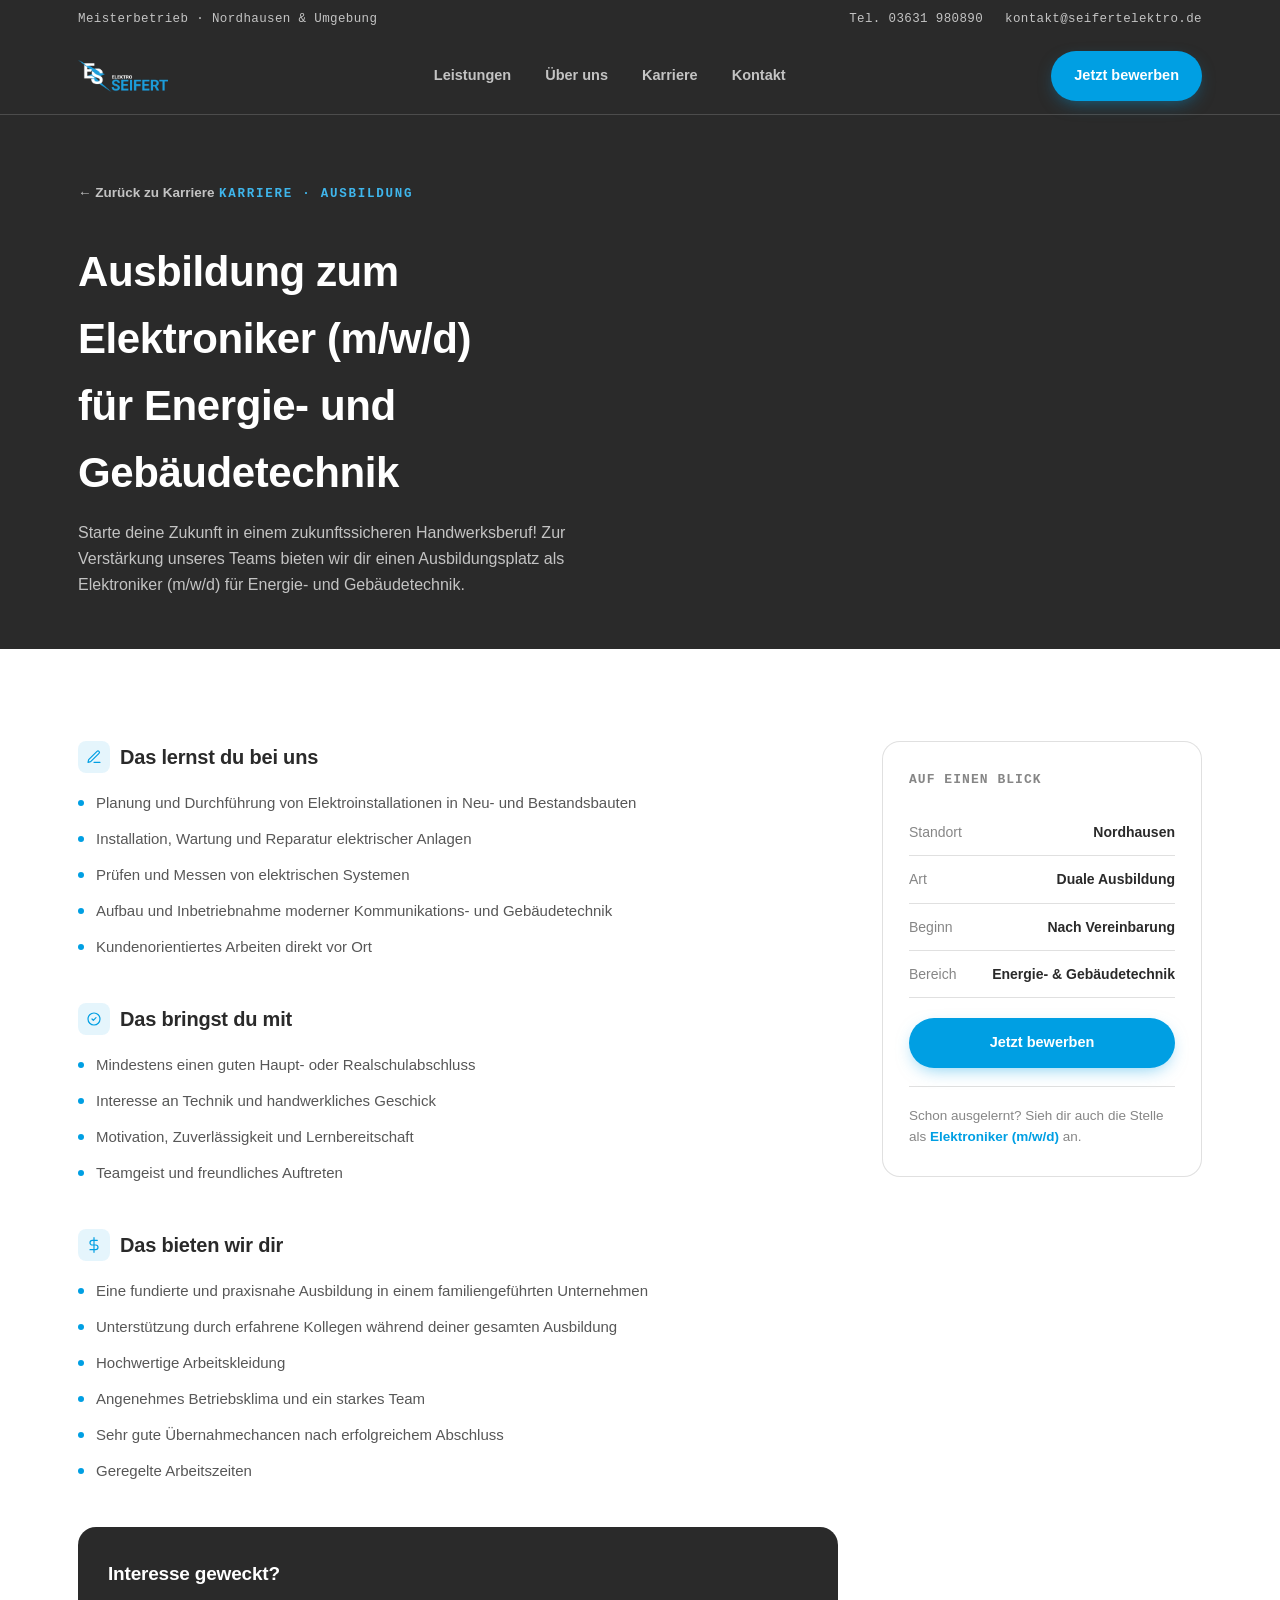
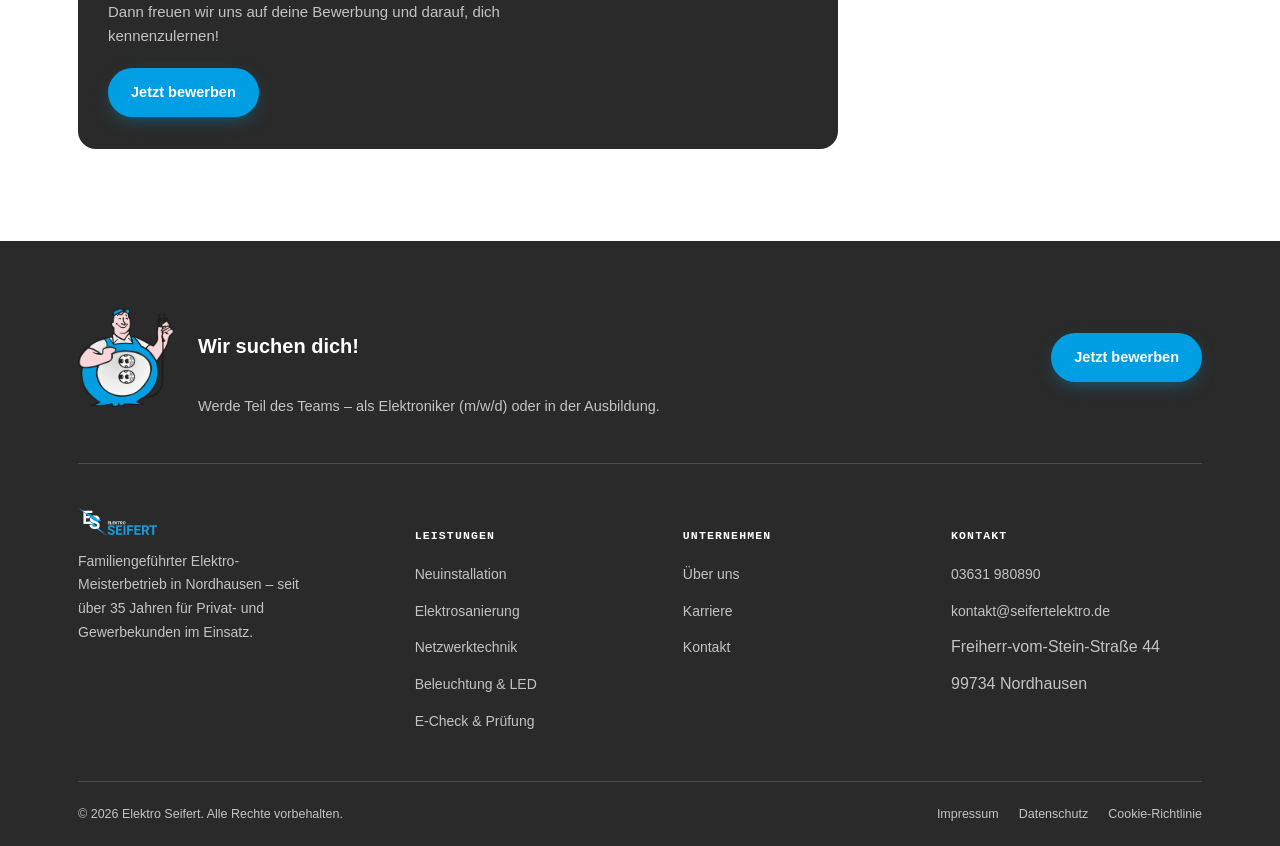
==== ausbildung.html @ 753f6e67 "Add redesigned static site with career pages and legal pages Builds out the redesign as a real multi" ====
<!doctype html>
<html lang="de">
<head>
<meta charset="utf-8" />
<title>Ausbildung zum Elektroniker (m/w/d) – Elektro Seifert</title>
<meta name="description" content="Elektro Seifert bietet einen Ausbildungsplatz als Elektroniker (m/w/d) für Energie- und Gebäudetechnik in Nordhausen. Praxisnah, familiengeführt, mit sehr guten Übernahmechancen." />
<meta name="viewport" content="width=device-width, initial-scale=1" />
<link rel="stylesheet" href="assets/style.css" />
</head>
<body>

<div class="utility-bar">
  <div class="wrap">
    <span class="u-tag">Meisterbetrieb &middot; Nordhausen &amp; Umgebung</span>
    <div class="u-links">
      <a href="tel:+493631980890">Tel. 03631 980890</a>
      <a href="mailto:kontakt@seifertelektro.de">kontakt@seifertelektro.de</a>
    </div>
  </div>
</div>

<header id="top">
  <div class="wrap">
    <a class="brand" href="index.html" aria-label="Elektro Seifert, Startseite">
      <img class="brand-logo" src="assets/logo.webp" alt="Elektro Seifert" />
    </a>
    <nav class="primary-nav" aria-label="Hauptnavigation">
      <a href="index.html#leistungen">Leistungen</a>
      <a href="index.html#warum">Über uns</a>
      <a href="index.html#karriere">Karriere</a>
      <a href="index.html#kontakt">Kontakt</a>
    </nav>
    <div class="header-cta">
      <a class="btn btn-primary" href="index.html#kontakt">Jetzt bewerben</a>
      <button class="menu-toggle" id="menuToggle" aria-expanded="false" aria-controls="mobileDrawer" aria-label="Menü öffnen">
        <span></span>
      </button>
    </div>
  </div>
  <div class="mobile-drawer" id="mobileDrawer">
    <a href="index.html#leistungen">Leistungen</a>
    <a href="index.html#warum">Über uns</a>
    <a href="index.html#karriere">Karriere</a>
    <a href="index.html#kontakt">Kontakt</a>
    <a class="btn btn-primary btn-block" href="index.html#kontakt">Jetzt bewerben</a>
  </div>
</header>

<main>
  <section class="page-hero">
    <div class="wrap">
      <a class="back-link" href="index.html#karriere">← Zurück zu Karriere</a>
      <span class="eyebrow">Karriere · Ausbildung</span>
      <h1>Ausbildung zum Elektroniker (m/w/d) für Energie- und Gebäudetechnik</h1>
      <p>Starte deine Zukunft in einem zukunftssicheren Handwerksberuf! Zur Verstärkung unseres Teams bieten wir dir einen Ausbildungsplatz als Elektroniker (m/w/d) für Energie- und Gebäudetechnik.</p>
    </div>
  </section>

  <section>
    <div class="wrap job-grid">
      <div>
        <div class="job-block">
          <h2>
            <span class="ico"><svg width="16" height="16" viewBox="0 0 24 24" fill="none" stroke="currentColor" stroke-width="1.8" stroke-linecap="round" stroke-linejoin="round"><path d="M12 20h9"/><path d="M16.5 3.5a2.12 2.12 0 0 1 3 3L7 19l-4 1 1-4Z"/></svg></span>
            Das lernst du bei uns
          </h2>
          <ul class="job-list">
            <li>Planung und Durchführung von Elektroinstallationen in Neu- und Bestandsbauten</li>
            <li>Installation, Wartung und Reparatur elektrischer Anlagen</li>
            <li>Prüfen und Messen von elektrischen Systemen</li>
            <li>Aufbau und Inbetriebnahme moderner Kommunikations- und Gebäudetechnik</li>
            <li>Kundenorientiertes Arbeiten direkt vor Ort</li>
          </ul>
        </div>

        <div class="job-block">
          <h2>
            <span class="ico"><svg width="16" height="16" viewBox="0 0 24 24" fill="none" stroke="currentColor" stroke-width="1.8" stroke-linecap="round" stroke-linejoin="round"><path d="m9 12 2 2 4-4"/><circle cx="12" cy="12" r="9"/></svg></span>
            Das bringst du mit
          </h2>
          <ul class="job-list">
            <li>Mindestens einen guten Haupt- oder Realschulabschluss</li>
            <li>Interesse an Technik und handwerkliches Geschick</li>
            <li>Motivation, Zuverlässigkeit und Lernbereitschaft</li>
            <li>Teamgeist und freundliches Auftreten</li>
          </ul>
        </div>

        <div class="job-block">
          <h2>
            <span class="ico"><svg width="16" height="16" viewBox="0 0 24 24" fill="none" stroke="currentColor" stroke-width="1.8" stroke-linecap="round" stroke-linejoin="round"><path d="M12 1v22M17 5H9.5a3.5 3.5 0 0 0 0 7h5a3.5 3.5 0 0 1 0 7H6"/></svg></span>
            Das bieten wir dir
          </h2>
          <ul class="job-list">
            <li>Eine fundierte und praxisnahe Ausbildung in einem familiengeführten Unternehmen</li>
            <li>Unterstützung durch erfahrene Kollegen während deiner gesamten Ausbildung</li>
            <li>Hochwertige Arbeitskleidung</li>
            <li>Angenehmes Betriebsklima und ein starkes Team</li>
            <li>Sehr gute Übernahmechancen nach erfolgreichem Abschluss</li>
            <li>Geregelte Arbeitszeiten</li>
          </ul>
        </div>

        <div class="job-closing">
          <h2>Interesse geweckt?</h2>
          <p>Dann freuen wir uns auf deine Bewerbung und darauf, dich kennenzulernen!</p>
          <a class="btn btn-primary" href="index.html#kontakt">Jetzt bewerben</a>
        </div>
      </div>

      <aside class="job-side">
        <h3>Auf einen Blick</h3>
        <div class="job-fact"><span class="k">Standort</span><span class="v">Nordhausen</span></div>
        <div class="job-fact"><span class="k">Art</span><span class="v">Duale Ausbildung</span></div>
        <div class="job-fact"><span class="k">Beginn</span><span class="v">Nach Vereinbarung</span></div>
        <div class="job-fact"><span class="k">Bereich</span><span class="v">Energie- &amp; Gebäudetechnik</span></div>
        <a class="btn btn-primary btn-block" href="index.html#kontakt">Jetzt bewerben</a>
        <div class="other-job">
          Schon ausgelernt? Sieh dir auch die Stelle als <a href="elektroniker.html">Elektroniker (m/w/d)</a> an.
        </div>
      </aside>
    </div>
  </section>
</main>

<footer>
  <div class="wrap">
    <div class="foot-cta">
      <img class="foot-mascot" src="assets/mascot.webp" alt="Elektro Seifert Maskottchen" />
      <div class="foot-cta-text">
        <h5>Wir suchen dich!</h5>
        <p>Werde Teil des Teams – als Elektroniker (m/w/d) oder in der Ausbildung.</p>
      </div>
      <a class="btn btn-primary" href="index.html#kontakt" style="flex-shrink:0;">Jetzt bewerben</a>
    </div>

    <div class="foot-grid">
      <div class="foot-col foot-about">
        <img class="brand-logo" src="assets/logo.webp" alt="Elektro Seifert" />
        <p>Familiengeführter Elektro-Meisterbetrieb in Nordhausen – seit über 35 Jahren für Privat- und Gewerbekunden im Einsatz.</p>
      </div>
      <div class="foot-col">
        <h5>Leistungen</h5>
        <ul>
          <li><a href="index.html#leistungen">Neuinstallation</a></li>
          <li><a href="index.html#leistungen">Elektrosanierung</a></li>
          <li><a href="index.html#leistungen">Netzwerktechnik</a></li>
          <li><a href="index.html#leistungen">Beleuchtung &amp; LED</a></li>
          <li><a href="index.html#leistungen">E-Check &amp; Prüfung</a></li>
        </ul>
      </div>
      <div class="foot-col">
        <h5>Unternehmen</h5>
        <ul>
          <li><a href="index.html#warum">Über uns</a></li>
          <li><a href="index.html#karriere">Karriere</a></li>
          <li><a href="index.html#kontakt">Kontakt</a></li>
        </ul>
      </div>
      <div class="foot-col">
        <h5>Kontakt</h5>
        <ul>
          <li><a href="tel:+493631980890">03631 980890</a></li>
          <li><a href="mailto:kontakt@seifertelektro.de">kontakt@seifertelektro.de</a></li>
          <li>Freiherr-vom-Stein-Straße 44</li>
          <li>99734 Nordhausen</li>
        </ul>
      </div>
    </div>
    <div class="foot-bottom">
      <span>© 2026 Elektro Seifert. Alle Rechte vorbehalten.</span>
      <div class="fb-links">
        <a href="impressum.html">Impressum</a>
        <a href="datenschutz.html">Datenschutz</a>
        <a href="datenschutz.html#cookies">Cookie-Richtlinie</a>
      </div>
    </div>
  </div>
</footer>

<div class="mobile-bar">
  <a class="btn btn-primary" href="index.html#kontakt">Jetzt bewerben</a>
  <a class="btn btn-outline-dark" href="index.html#kontakt" style="background:var(--white);">Jetzt anfragen</a>
</div>

<script>
  var toggle = document.getElementById('menuToggle');
  var header = document.getElementById('top');
  toggle.addEventListener('click', function(){
    var open = header.classList.toggle('open');
    toggle.setAttribute('aria-expanded', open ? 'true' : 'false');
  });
  document.querySelectorAll('.mobile-drawer a').forEach(function(a){
    a.addEventListener('click', function(){
      header.classList.remove('open');
      toggle.setAttribute('aria-expanded', 'false');
    });
  });
</script>
</body>
</html>
---- assets/style.css ----
/* ---------- Tokens (strict brand palette: blue / white / charcoal) ---------- */
:root{
  --blue:       #009FE3;
  --blue-light: #3FB6EC;
  --dark:       #2A2A2A;
  --dark-2:     #333333;
  --white:      #FFFFFF;
  --text:       #575757;
  --text-soft:  rgba(87,87,87,0.72);
  --on-dark:    #FFFFFF;
  --on-dark-mute: rgba(255,255,255,0.72);
  --line:       rgba(87,87,87,0.18);
  --line-dark:  rgba(255,255,255,0.16);
  --radius-s: 6px;
  --radius-m: 10px;
  --radius-l: 18px;
  --font-display: -apple-system, "Segoe UI", "SF Pro Display", Roboto, "Helvetica Neue", Arial, sans-serif;
  --font-body: -apple-system, "Segoe UI", Roboto, "Helvetica Neue", Arial, sans-serif;
  --font-mono: ui-monospace, "SF Mono", "Cascadia Mono", "Roboto Mono", Consolas, monospace;
}

*{ box-sizing: border-box; }
html{ scroll-behavior: smooth; }
@media (prefers-reduced-motion: reduce){ html{ scroll-behavior: auto; } }

body{
  margin:0;
  background: var(--white);
  color: var(--text);
  font-family: var(--font-body);
  font-size: 16px;
  line-height: 1.6;
  -webkit-font-smoothing: antialiased;
}

img,svg{ display:block; max-width:100%; }
a{ color: inherit; text-decoration: none; }
ul{ margin:0; padding:0; list-style:none; }
h1,h2,h3{ margin:0; }
p{ margin:0; }
h1,h2,h3{ font-family: var(--font-display); text-wrap: balance; letter-spacing: -0.01em; }

:focus-visible{ outline: 2px solid var(--blue); outline-offset: 3px; }

.wrap{
  width: 100%;
  max-width: 1180px;
  margin: 0 auto;
  padding: 0 28px;
}
@media (max-width: 620px){ .wrap{ padding: 0 20px; } }

.eyebrow{
  font-family: var(--font-mono);
  font-size: 12.5px;
  letter-spacing: 0.14em;
  text-transform: uppercase;
  font-weight: 600;
  color: var(--blue);
}

/* ---------- Utility bar ---------- */
.utility-bar{
  background: var(--dark);
  color: var(--on-dark-mute);
  font-family: var(--font-mono);
  font-size: 12.5px;
  letter-spacing: 0.03em;
}
.utility-bar .wrap{
  display:flex;
  justify-content: space-between;
  align-items:center;
  gap: 16px;
  padding-top: 9px;
  padding-bottom: 9px;
  overflow-x:auto;
  white-space:nowrap;
}
.utility-bar a{ color: var(--on-dark-mute); transition: color .15s ease; }
.utility-bar a:hover{ color: var(--blue-light); }
.utility-bar .u-links{ display:flex; gap:22px; }
@media (max-width: 700px){ .utility-bar .u-tag{ display:none; } }

/* ---------- Header ---------- */
header{
  position: sticky; top:0; z-index: 50;
  background: var(--dark);
  border-bottom: 1px solid var(--line-dark);
}
header .wrap{
  display:flex; align-items:center; justify-content:space-between;
  height: 76px;
}
.brand{ display:flex; align-items:center; }
.brand-logo{ height:32px; width:auto; display:block; }

nav.primary-nav{ display:flex; align-items:center; gap: 34px; }
nav.primary-nav a{
  font-size: 14.5px; font-weight:600; color: var(--on-dark-mute);
  transition: color .15s ease;
  position:relative;
}
nav.primary-nav a:hover{ color: var(--on-dark); }

.header-cta{ display:flex; align-items:center; gap:14px; }
.btn{
  display:inline-flex; align-items:center; gap:9px;
  font-family: var(--font-body); font-weight:700; font-size: 14.5px;
  padding: 12px 22px; border-radius: 999px; border: 1px solid transparent;
  cursor:pointer; transition: transform .15s ease, box-shadow .15s ease, background .15s ease, border-color .15s ease, color .15s ease;
  white-space:nowrap;
}
.btn:active{ transform: translateY(1px); }
.btn-primary{
  background: var(--blue);
  color: #fff;
  box-shadow: 0 6px 18px -6px rgba(0,159,227,0.55);
}
.btn-primary:hover{ background: var(--blue-light); box-shadow: 0 8px 22px -6px rgba(0,159,227,0.7); }
.btn-onblue{
  background: var(--white); color: var(--blue);
}
.btn-onblue:hover{ background: rgba(255,255,255,0.88); }
.btn-ghost-dark{
  color: var(--on-dark); border-color: var(--line-dark); background: transparent;
}
.btn-ghost-dark:hover{ border-color: var(--blue-light); color: var(--blue-light); }
.btn-outline-dark{
  color: var(--text); border-color: var(--line); background: transparent;
}
.btn-outline-dark:hover{ border-color: var(--blue); color: var(--blue); }
.btn-block{ width:100%; justify-content:center; }

.menu-toggle{
  display:none; background:none; border:1px solid var(--line-dark); border-radius:8px;
  width:44px; height:40px; align-items:center; justify-content:center; cursor:pointer;
}
.menu-toggle span, .menu-toggle span::before, .menu-toggle span::after{
  content:""; display:block; width:19px; height:2px; background: var(--on-dark); position:relative; transition: transform .2s ease, opacity .2s ease;
}
.menu-toggle span::before{ position:absolute; top:-6px; }
.menu-toggle span::after{ position:absolute; top:6px; }

.mobile-drawer{ display:none; }

@media (max-width: 900px){
  nav.primary-nav{ display:none; }
  .menu-toggle{ display:flex; }
  header.open .mobile-drawer{
    display:block; position:absolute; top:76px; left:0; right:0;
    background: var(--dark); border-bottom: 1px solid var(--line-dark);
    padding: 8px 20px 22px;
  }
  .mobile-drawer a{
    display:block; padding: 13px 4px; font-size:15.5px; font-weight:600;
    color: var(--on-dark); border-bottom: 1px solid var(--line-dark);
  }
  .mobile-drawer .btn{ margin-top:16px; }
}

/* ---------- Hero (homepage) ---------- */
.hero{
  position:relative; overflow:hidden;
  background: var(--dark);
  color: var(--on-dark);
  padding: 110px 0 96px;
  min-height: 620px;
  display:flex; align-items:flex-end;
}
.hero-media{ position:absolute; inset:0; z-index:0; }
.hero-video-fallback{
  position:absolute; inset:0;
  background:
    radial-gradient(120% 140% at 15% -10%, #3a3a3a 0%, var(--dark) 55%, #1c1c1c 100%);
}
.hero-video-fallback::after{
  content:"";
  position:absolute; inset:0; opacity:0.5;
  background-image:
    linear-gradient(30deg, rgba(0,159,227,0.18) 12%, transparent 12.5%, transparent 87%, rgba(0,159,227,0.18) 87.5%, rgba(0,159,227,0.18)),
    linear-gradient(150deg, rgba(0,159,227,0.18) 12%, transparent 12.5%, transparent 87%, rgba(0,159,227,0.18) 87.5%, rgba(0,159,227,0.18)),
    linear-gradient(30deg, rgba(0,159,227,0.18) 12%, transparent 12.5%, transparent 87%, rgba(0,159,227,0.18) 87.5%, rgba(0,159,227,0.18)),
    linear-gradient(150deg, rgba(0,159,227,0.18) 12%, transparent 12.5%, transparent 87%, rgba(0,159,227,0.18) 87.5%, rgba(0,159,227,0.18)),
    linear-gradient(60deg, rgba(0,159,227,0.1) 25%, transparent 25.5%, transparent 75%, rgba(0,159,227,0.1) 75.5%, rgba(0,159,227,0.1)),
    linear-gradient(60deg, rgba(0,159,227,0.1) 25%, transparent 25.5%, transparent 75%, rgba(0,159,227,0.1) 75.5%, rgba(0,159,227,0.1));
  background-size: 64px 111px;
  background-position: 0 0, 0 0, 32px 55px, 32px 55px, 0 0, 32px 55px;
  -webkit-mask-image: linear-gradient(180deg, black 0%, black 55%, transparent 96%);
  mask-image: linear-gradient(180deg, black 0%, black 55%, transparent 96%);
}
.hero-video{
  position:absolute; inset:0; width:100%; height:100%;
  object-fit: cover; z-index:1;
}
.hero-overlay{
  position:absolute; inset:0; z-index:2;
  background: linear-gradient(0deg, rgba(20,20,20,0.92) 0%, rgba(20,20,20,0.62) 45%, rgba(20,20,20,0.4) 100%);
}
.hero-note{
  position:absolute; top:16px; right:16px; z-index:3;
  font-family: var(--font-mono); font-size:10.5px; letter-spacing:0.06em;
  color: rgba(255,255,255,0.55); background: rgba(0,0,0,0.35);
  border:1px solid var(--line-dark); border-radius:6px; padding:5px 9px;
}

.hero-inner{ position:relative; z-index:3; width:100%; }
.hero-content{ max-width: 660px; }

.hero-eyebrow{ display:flex; align-items:center; gap:10px; margin-bottom:22px; color: var(--blue-light); }
.hero-eyebrow::before{ content:""; width:26px; height:1px; background: var(--blue-light); }

.hero h1{
  font-size: clamp(32px, 5vw, 52px);
  font-weight: 800; line-height:1.08; letter-spacing:-0.02em;
  max-width: 16ch;
}
.hero h1 em{ font-style:normal; color: var(--blue-light); }

.hero-sub{
  margin-top:20px; max-width: 50ch; font-size: 17px; color: var(--on-dark-mute); line-height:1.65;
}
.hero-actions{ display:flex; gap:14px; margin-top:32px; flex-wrap:wrap; }

.hero-stats{
  display:flex; gap:0; margin-top:48px; border-top:1px solid var(--line-dark); padding-top:24px;
  max-width: 640px;
}
.hero-stat{ flex:1; padding-right:20px; }
.hero-stat .n{ font-family: var(--font-display); font-weight:800; font-size:24px; color:var(--on-dark); }
.hero-stat .l{ font-family: var(--font-mono); font-size:11px; letter-spacing:0.08em; text-transform:uppercase; color: var(--on-dark-mute); margin-top:4px; }

/* ---------- Page header band (sub-pages: jobs, legal) ---------- */
.page-hero{
  background: var(--dark); color: var(--on-dark);
  padding: 64px 0 52px;
}
.page-hero .eyebrow{ color: var(--blue-light); }
.page-hero h1{
  margin-top:14px; font-size: clamp(28px, 4vw, 42px); font-weight:800; max-width: 24ch;
}
.page-hero p{ margin-top:14px; max-width:60ch; color: var(--on-dark-mute); font-size:16px; }
.page-hero .back-link{
  display:inline-flex; align-items:center; gap:7px; font-size:13.5px; font-weight:600;
  color: var(--on-dark-mute); margin-bottom:20px;
}
.page-hero .back-link:hover{ color: var(--blue-light); }

/* ---------- Section scaffolding ---------- */
section{ padding: 92px 0; }
@media (max-width: 700px){ section{ padding: 64px 0; } }
.section-head{ max-width: 640px; margin-bottom: 50px; }
.section-head .eyebrow{ margin-bottom:14px; display:block; }
.section-head h2{ font-size: clamp(26px, 3.6vw, 38px); font-weight:800; color: var(--dark); }
.section-head p{ margin-top:14px; color: var(--text-soft); font-size:16px; max-width: 54ch; }
.section-head.on-dark h2{ color: var(--on-dark); }
.section-head.on-dark p{ color: var(--on-dark-mute); }

.section-dark{ background: var(--dark); color: var(--on-dark); }

/* ---------- Karriere / Jetzt bewerben banner ---------- */
.career-section{ padding: 76px 0; }
.career{
  background: var(--blue);
  color:#fff; border-radius: var(--radius-l);
  padding: 44px 44px; display:flex; align-items:center; justify-content:space-between; gap:32px;
}
@media (max-width: 820px){ .career{ flex-direction:column; align-items:flex-start; padding: 34px 26px; } }
.career-text .eyebrow{ color: rgba(255,255,255,0.85); }
.career-text h3{ font-size: clamp(22px,3vw,30px); font-weight:800; margin-top:8px; }
.career-text p{ margin-top:10px; color: rgba(255,255,255,0.9); max-width:46ch; font-size:15px; }
.career-jobs{ display:flex; gap:10px; margin-top:18px; flex-wrap:wrap; }
.job-chip{
  font-size:13px; font-weight:600; background: rgba(255,255,255,0.16); border:1px solid rgba(255,255,255,0.34);
  padding:8px 14px; border-radius:999px; display:inline-flex; align-items:center; gap:8px;
  color:#fff; transition: background .15s ease;
}
.job-chip:hover{ background: rgba(255,255,255,0.28); }

/* ---------- Leistungen: distribution-board grid ---------- */
.panel-grid{
  display:grid; grid-template-columns: repeat(3, 1fr); gap: 18px;
}
@media (max-width: 900px){ .panel-grid{ grid-template-columns: repeat(2,1fr); } }
@media (max-width: 620px){ .panel-grid{ grid-template-columns: 1fr; } }

.panel-card{
  background: var(--white); border:1px solid var(--line); border-radius: var(--radius-m);
  padding: 26px 24px 24px;
  transition: transform .18s ease, box-shadow .18s ease, border-color .18s ease;
}
.panel-card:hover{
  transform: translateY(-3px);
  box-shadow: 0 20px 40px -24px rgba(42,42,42,0.28);
  border-color: rgba(0,159,227,0.4);
}
.panel-card-top{ display:flex; align-items:center; justify-content:space-between; margin-bottom:18px; }
.panel-tag{
  font-family: var(--font-mono); font-size:11px; letter-spacing:0.08em; color: var(--text-soft);
  border:1px solid var(--line); border-radius:5px; padding:3px 7px;
}
.panel-icon{
  width:40px; height:40px; border-radius:9px; background: rgba(0,159,227,0.1);
  display:flex; align-items:center; justify-content:center; color: var(--blue);
}
.panel-card h3{ font-size:18px; font-weight:700; color:var(--dark); margin-bottom:9px; }
.panel-card p{ font-size:14.5px; color: var(--text); line-height:1.6; }

/* ---------- Warum / About split (dark section) ---------- */
.about-grid{ display:grid; grid-template-columns: 0.9fr 1.1fr; gap:60px; align-items:center; }
@media (max-width: 900px){ .about-grid{ grid-template-columns:1fr; gap:36px; } }

.about-badge{
  background: rgba(255,255,255,0.05); border:1px solid var(--line-dark); border-radius: var(--radius-l);
  padding: 34px; position:relative; overflow:hidden; aspect-ratio: 1/1;
  display:flex; flex-direction:column; justify-content:center; align-items:center; text-align:center;
}
.about-badge .big{ font-family: var(--font-display); font-weight:800; font-size:68px; color:var(--blue-light); line-height:1; }
.about-badge .lbl{ font-family: var(--font-mono); font-size:12px; letter-spacing:0.12em; text-transform:uppercase; color: var(--on-dark-mute); margin-top:12px; }
.about-badge .sub{ margin-top:22px; font-size:14px; color:var(--on-dark-mute); max-width:22ch; }

.about-list{ display:flex; flex-direction:column; gap:22px; margin-top:28px; }
.about-item{ display:flex; gap:16px; }
.about-item .ico{
  flex-shrink:0; width:38px; height:38px; border-radius:9px; background: rgba(0,159,227,0.16);
  display:flex; align-items:center; justify-content:center; color: var(--blue-light);
}
.about-item h4{ font-size:16px; font-weight:700; color:var(--on-dark); margin-bottom:4px; }
.about-item p{ font-size:14.5px; color: var(--on-dark-mute); }

/* ---------- Kontakt ---------- */
.contact-grid{ display:grid; grid-template-columns: 0.85fr 1.15fr; gap: 26px; align-items:start; }
@media (max-width: 900px){ .contact-grid{ grid-template-columns:1fr; } }

.contact-card{
  background: var(--dark); color:var(--on-dark); border-radius: var(--radius-l);
  padding: 34px 30px;
}
.contact-row{ display:flex; gap:14px; padding: 16px 0; border-bottom:1px solid var(--line-dark); }
.contact-row:last-of-type{ border-bottom:none; }
.contact-row .ico{ width:36px; height:36px; border-radius:9px; background: rgba(0,159,227,0.18); display:flex; align-items:center; justify-content:center; color:var(--blue-light); flex-shrink:0; }
.contact-row .lbl{ font-family: var(--font-mono); font-size:11px; letter-spacing:0.08em; text-transform:uppercase; color: var(--on-dark-mute); }
.contact-row .val{ font-size:15px; font-weight:600; margin-top:3px; }
.contact-row a.val:hover{ color: var(--blue-light); }

.form-card{
  background: var(--white); border:1px solid var(--line); border-radius: var(--radius-l);
  padding: 34px 32px;
}
.form-row{ display:grid; grid-template-columns: 1fr 1fr; gap:16px; margin-bottom:16px; }
@media (max-width:560px){ .form-row{ grid-template-columns:1fr; } }
.field{ display:flex; flex-direction:column; gap:7px; }
.field.full{ grid-column: 1/-1; }
.field label{ font-size:12.5px; font-weight:700; color: var(--text); }
.field input, .field textarea{
  font-family: var(--font-body); font-size:14.5px; padding: 12px 14px; border-radius:8px;
  border:1px solid var(--line); background: var(--white); color: var(--dark); resize:vertical;
}
.field input:focus, .field textarea:focus{ outline: 2px solid var(--blue); outline-offset:1px; border-color: var(--blue); }
.form-note{ font-size:12.5px; color: var(--text-soft); margin-top:14px; }

/* ---------- Job detail pages ---------- */
.job-grid{ display:grid; grid-template-columns: 1fr 320px; gap:44px; align-items:start; }
@media (max-width: 900px){ .job-grid{ grid-template-columns: 1fr; } }

.job-block{ margin-bottom:44px; }
.job-block:last-child{ margin-bottom:0; }
.job-block h2{
  font-size:20px; font-weight:800; color:var(--dark); margin-bottom:18px;
  display:flex; align-items:center; gap:10px;
}
.job-block h2 .ico{
  width:32px; height:32px; border-radius:8px; background: rgba(0,159,227,0.1);
  display:flex; align-items:center; justify-content:center; color: var(--blue); flex-shrink:0;
}
.job-list{ display:flex; flex-direction:column; gap:12px; }
.job-list li{
  display:flex; gap:12px; font-size:15px; color: var(--text); line-height:1.6;
  padding-left:0;
}
.job-list li::before{
  content:""; width:6px; height:6px; border-radius:50%; background: var(--blue);
  margin-top:9px; flex-shrink:0;
}
.job-closing{
  background: var(--dark); color: var(--on-dark); border-radius: var(--radius-l);
  padding: 32px 30px;
}
.job-closing h2{ color:var(--on-dark); font-size:19px; font-weight:800; }
.job-closing p{ margin-top:10px; color: var(--on-dark-mute); font-size:15px; max-width:56ch; }
.job-closing .btn{ margin-top:20px; }

.job-side{
  position:sticky; top:100px;
  background: var(--white); border:1px solid var(--line); border-radius: var(--radius-l);
  padding: 28px 26px;
}
.job-side h3{ font-size:13px; font-family: var(--font-mono); letter-spacing:0.08em; text-transform:uppercase; color: var(--text-soft); margin-bottom:18px; }
.job-fact{ display:flex; justify-content:space-between; gap:12px; padding:12px 0; border-bottom:1px solid var(--line); font-size:14px; }
.job-fact:last-of-type{ border-bottom:none; }
.job-fact .k{ color: var(--text-soft); }
.job-fact .v{ font-weight:700; color: var(--dark); text-align:right; }
.job-side .btn{ margin-top:20px; }
.job-side .other-job{
  margin-top:18px; padding-top:18px; border-top:1px solid var(--line);
  font-size:13.5px; color: var(--text-soft);
}
.job-side .other-job a{ color: var(--blue); font-weight:700; }
.job-side .other-job a:hover{ color: var(--blue-light); }

/* ---------- Legal pages ---------- */
.legal{ max-width: 760px; }
.legal h2{
  font-size:20px; font-weight:800; color:var(--dark); margin-top:44px; margin-bottom:14px;
}
.legal h2:first-of-type{ margin-top:0; }
.legal h3{ font-size:15.5px; font-weight:700; color:var(--dark); margin-top:22px; margin-bottom:8px; }
.legal p{ font-size:15px; color: var(--text); line-height:1.75; margin-bottom:14px; }
.legal ul{ display:flex; flex-direction:column; gap:9px; margin: 4px 0 16px; }
.legal ul li{
  font-size:15px; color: var(--text); line-height:1.6; display:flex; gap:10px;
}
.legal ul li::before{
  content:""; width:5px; height:5px; border-radius:50%; background: var(--blue);
  margin-top:9px; flex-shrink:0;
}
.legal .addr{ font-size:15px; color: var(--text); line-height:1.75; margin-bottom:14px; }
.legal a{ color: var(--blue); font-weight:600; }
.legal a:hover{ color: var(--blue-light); }
.legal .rights-grid{
  display:grid; grid-template-columns: 1fr 1fr; gap: 10px 24px; margin: 8px 0 16px;
}
@media (max-width:560px){ .legal .rights-grid{ grid-template-columns:1fr; } }
.legal .rights-grid div{
  display:flex; justify-content:space-between; gap:12px; font-size:14.5px;
  padding:10px 0; border-bottom:1px solid var(--line);
}
.legal .rights-grid .art{ color: var(--text-soft); font-family: var(--font-mono); font-size:12.5px; }
.legal .stand{ margin-top:36px; font-size:13px; color: var(--text-soft); font-family: var(--font-mono); }

/* ---------- Footer ---------- */
footer{ background: var(--dark); color: var(--on-dark-mute); padding: 56px 0 0; }

.foot-cta{
  display:flex; align-items:center; gap:24px; flex-wrap:wrap;
  padding-bottom: 44px; margin-bottom: 44px; border-bottom:1px solid var(--line-dark);
}
.foot-mascot{ width:96px; height:auto; flex-shrink:0; }
.foot-cta-text{ flex:1; min-width:220px; }
.foot-cta-text h5{ font-size:20px; font-weight:800; color:var(--on-dark); font-family: var(--font-display); }
.foot-cta-text p{ font-size:14.5px; color:var(--on-dark-mute); margin-top:6px; }

.foot-grid{ display:grid; grid-template-columns: 1.3fr 1fr 1fr 1.1fr; gap: 40px; padding-bottom: 48px; border-bottom:1px solid var(--line-dark); }
@media (max-width: 820px){ .foot-grid{ grid-template-columns: 1fr 1fr; row-gap:36px; } }
@media (max-width: 520px){ .foot-grid{ grid-template-columns: 1fr; } }
.foot-col h5{ font-family: var(--font-mono); font-size:11.5px; letter-spacing:0.1em; text-transform:uppercase; color: var(--on-dark); margin-bottom:16px; }
.foot-col ul{ display:flex; flex-direction:column; gap:11px; }
.foot-col a{ font-size:14px; transition: color .15s ease; }
.foot-col a:hover{ color: var(--blue-light); }
.foot-about .brand-logo{ height:28px; margin-bottom:14px; }
.foot-about p{ font-size:14px; line-height:1.7; max-width:32ch; }
.foot-bottom{ display:flex; justify-content:space-between; align-items:center; padding: 22px 0; font-size:12.5px; gap:16px; flex-wrap:wrap; }
.foot-bottom .fb-links{ display:flex; gap:20px; }
.foot-bottom a:hover{ color: var(--blue-light); }

/* ---------- Sticky mobile action bar ---------- */
.mobile-bar{ display:none; }
@media (max-width: 700px){
  .mobile-bar{
    display:flex; position:sticky; bottom:0; z-index:40; gap:10px;
    background: var(--dark); border-top:1px solid var(--line-dark);
    padding: 12px 16px calc(12px + env(safe-area-inset-bottom));
  }
  .mobile-bar .btn{ flex:1; }
}

.visually-hidden{ position:absolute; width:1px; height:1px; overflow:hidden; clip:rect(0,0,0,0); white-space:nowrap; }
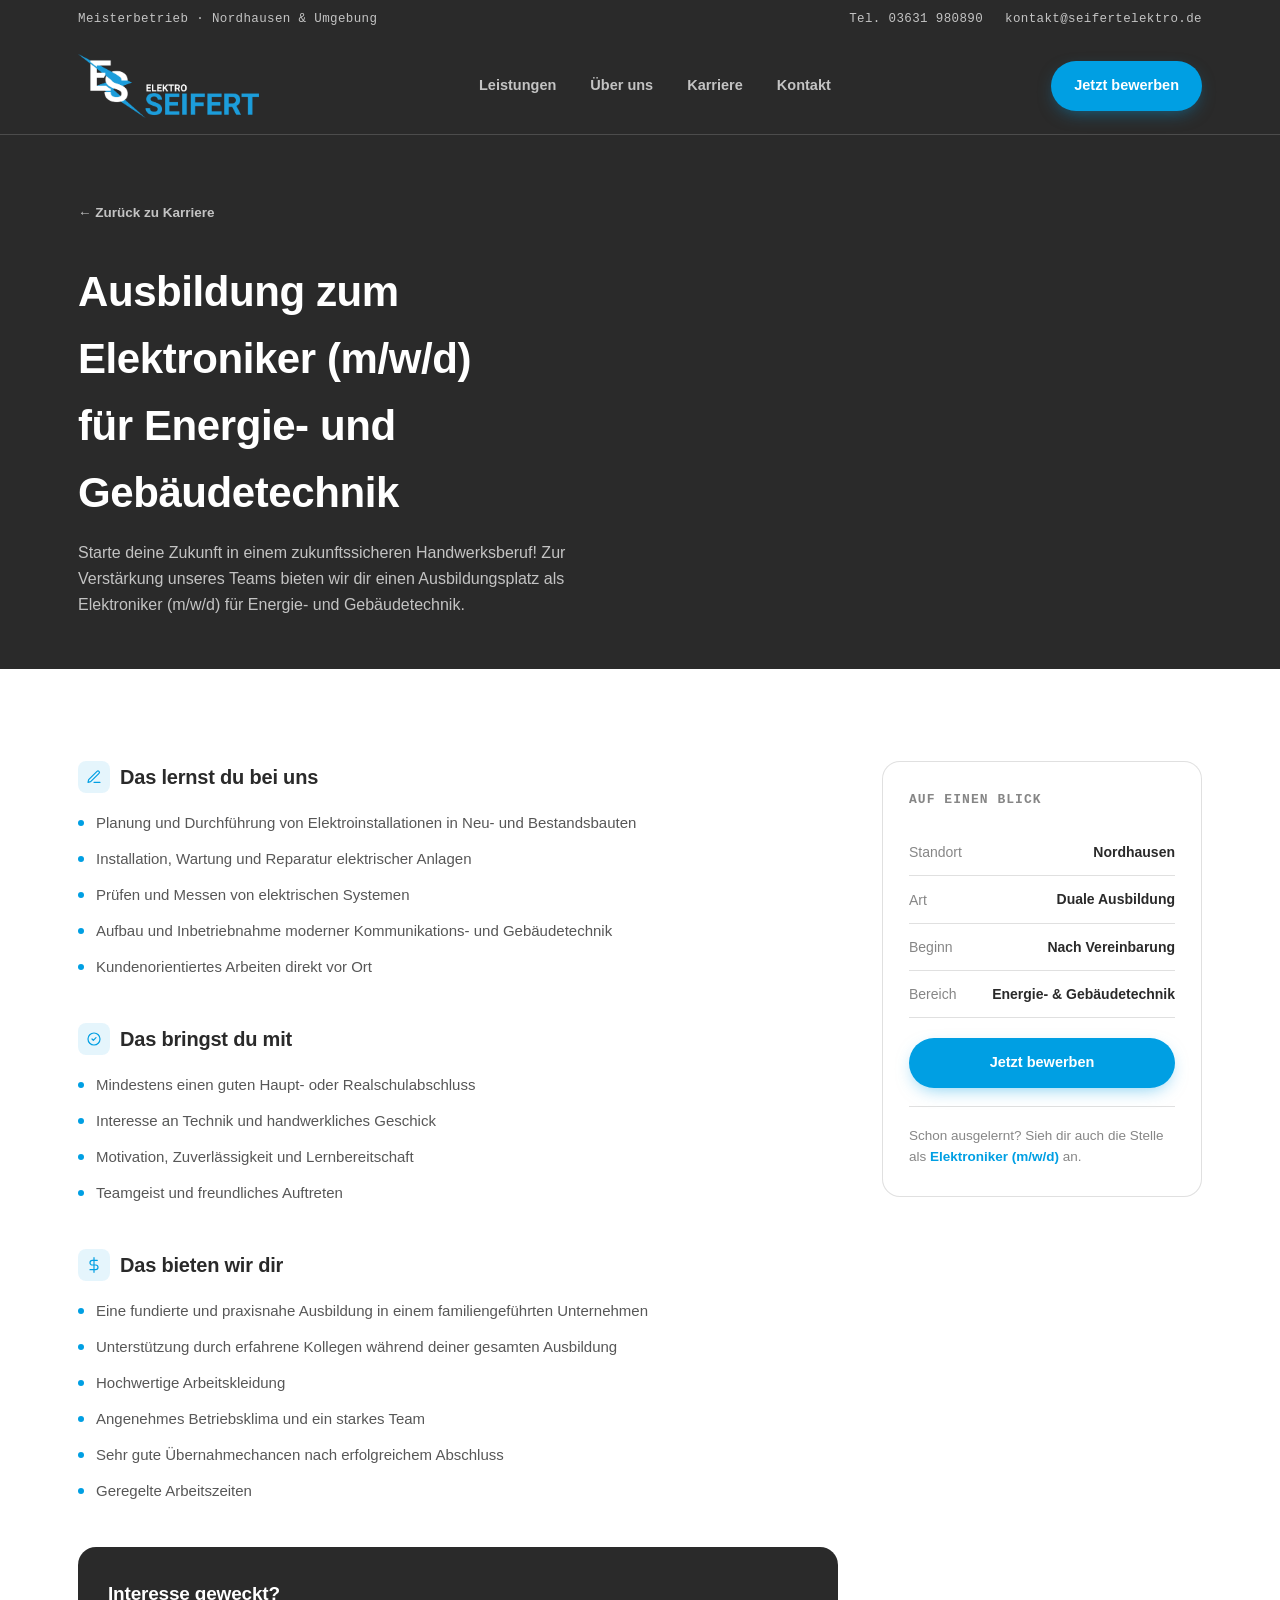
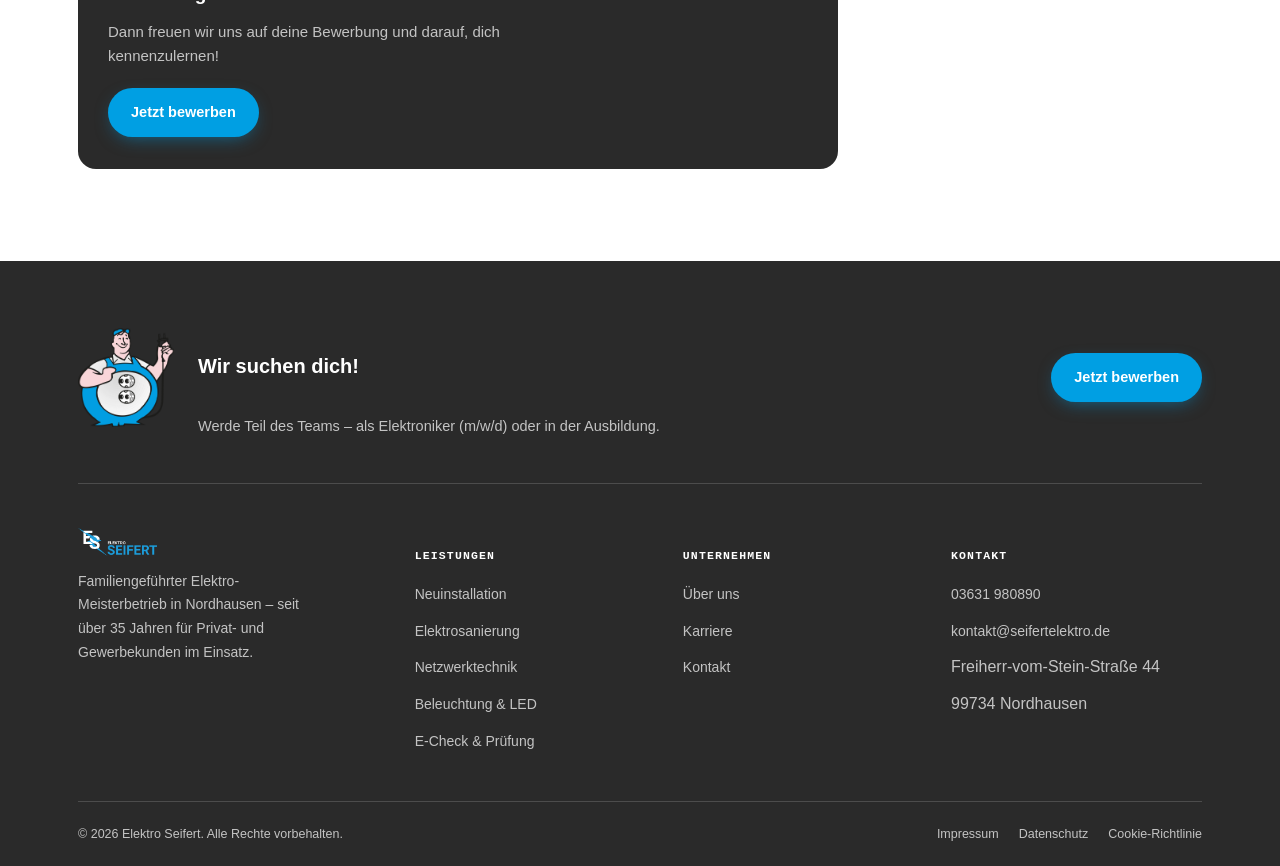
==== commit afbec382: "Update ausbildung.html" ====
--- a/ausbildung.html
+++ b/ausbildung.html
@@ -50,7 +50,6 @@
   <section class="page-hero">
     <div class="wrap">
       <a class="back-link" href="index.html#karriere">← Zurück zu Karriere</a>
-      <span class="eyebrow">Karriere · Ausbildung</span>
       <h1>Ausbildung zum Elektroniker (m/w/d) für Energie- und Gebäudetechnik</h1>
       <p>Starte deine Zukunft in einem zukunftssicheren Handwerksberuf! Zur Verstärkung unseres Teams bieten wir dir einen Ausbildungsplatz als Elektroniker (m/w/d) für Energie- und Gebäudetechnik.</p>
     </div>
--- a/assets/style.css
+++ b/assets/style.css
@@ -90,10 +90,10 @@
 }
 header .wrap{
   display:flex; align-items:center; justify-content:space-between;
-  height: 76px;
+  height: 96px;
 }
 .brand{ display:flex; align-items:center; }
-.brand-logo{ height:32px; width:auto; display:block; }
+.brand-logo{ height:64px; width:auto; display:block; }
 
 nav.primary-nav{ display:flex; align-items:center; gap: 34px; }
 nav.primary-nav a{
@@ -148,7 +148,7 @@
   nav.primary-nav{ display:none; }
   .menu-toggle{ display:flex; }
   header.open .mobile-drawer{
-    display:block; position:absolute; top:76px; left:0; right:0;
+    display:block; position:absolute; top:96px; left:0; right:0;
     background: var(--dark); border-bottom: 1px solid var(--line-dark);
     padding: 8px 20px 22px;
   }
@@ -157,6 +157,14 @@
     color: var(--on-dark); border-bottom: 1px solid var(--line-dark);
   }
   .mobile-drawer .btn{ margin-top:16px; }
+}
+
+@media (max-width: 640px){
+  header .wrap{ height: 64px; }
+  .brand-logo{ height:34px; }
+  .header-cta{ gap:10px; }
+  .header-cta .btn{ padding: 9px 15px; font-size: 13px; }
+  header.open .mobile-drawer{ top:64px; }
 }
 
 /* ---------- Hero (homepage) ---------- */
@@ -329,35 +337,27 @@
 .about-item p{ font-size:14.5px; color: var(--on-dark-mute); }
 
 /* ---------- Kontakt ---------- */
-.contact-grid{ display:grid; grid-template-columns: 0.85fr 1.15fr; gap: 26px; align-items:start; }
-@media (max-width: 900px){ .contact-grid{ grid-template-columns:1fr; } }
-
-.contact-card{
-  background: var(--dark); color:var(--on-dark); border-radius: var(--radius-l);
-  padding: 34px 30px;
-}
-.contact-row{ display:flex; gap:14px; padding: 16px 0; border-bottom:1px solid var(--line-dark); }
-.contact-row:last-of-type{ border-bottom:none; }
-.contact-row .ico{ width:36px; height:36px; border-radius:9px; background: rgba(0,159,227,0.18); display:flex; align-items:center; justify-content:center; color:var(--blue-light); flex-shrink:0; }
-.contact-row .lbl{ font-family: var(--font-mono); font-size:11px; letter-spacing:0.08em; text-transform:uppercase; color: var(--on-dark-mute); }
-.contact-row .val{ font-size:15px; font-weight:600; margin-top:3px; }
-.contact-row a.val:hover{ color: var(--blue-light); }
-
-.form-card{
-  background: var(--white); border:1px solid var(--line); border-radius: var(--radius-l);
-  padding: 34px 32px;
-}
-.form-row{ display:grid; grid-template-columns: 1fr 1fr; gap:16px; margin-bottom:16px; }
-@media (max-width:560px){ .form-row{ grid-template-columns:1fr; } }
-.field{ display:flex; flex-direction:column; gap:7px; }
-.field.full{ grid-column: 1/-1; }
-.field label{ font-size:12.5px; font-weight:700; color: var(--text); }
-.field input, .field textarea{
-  font-family: var(--font-body); font-size:14.5px; padding: 12px 14px; border-radius:8px;
-  border:1px solid var(--line); background: var(--white); color: var(--dark); resize:vertical;
-}
-.field input:focus, .field textarea:focus{ outline: 2px solid var(--blue); outline-offset:1px; border-color: var(--blue); }
-.form-note{ font-size:12.5px; color: var(--text-soft); margin-top:14px; }
+.contact-cards{ display:grid; grid-template-columns: repeat(3, 1fr); gap: 18px; }
+@media (max-width: 800px){ .contact-cards{ grid-template-columns:1fr; } }
+
+.contact-info-card{
+  background: var(--white); border:1px solid var(--line); border-radius: var(--radius-m);
+  padding: 28px 26px;
+  transition: transform .18s ease, box-shadow .18s ease, border-color .18s ease;
+}
+.contact-info-card:hover{
+  transform: translateY(-3px);
+  box-shadow: 0 20px 40px -24px rgba(42,42,42,0.28);
+  border-color: rgba(0,159,227,0.4);
+}
+.contact-info-card .ico{
+  width:44px; height:44px; border-radius:11px; background: rgba(0,159,227,0.1);
+  display:flex; align-items:center; justify-content:center; color:var(--blue);
+  margin-bottom:20px;
+}
+.contact-info-card .lbl{ font-family: var(--font-mono); font-size:11.5px; letter-spacing:0.08em; text-transform:uppercase; color: var(--text-soft); margin-bottom:9px; }
+.contact-info-card .val{ display:block; font-size:17px; font-weight:700; color: var(--dark); line-height:1.5; }
+.contact-info-card a.val:hover{ color: var(--blue); }
 
 /* ---------- Job detail pages ---------- */
 .job-grid{ display:grid; grid-template-columns: 1fr 320px; gap:44px; align-items:start; }
@@ -391,7 +391,7 @@
 .job-closing .btn{ margin-top:20px; }
 
 .job-side{
-  position:sticky; top:100px;
+  position:sticky; top:120px;
   background: var(--white); border:1px solid var(--line); border-radius: var(--radius-l);
   padding: 28px 26px;
 }
